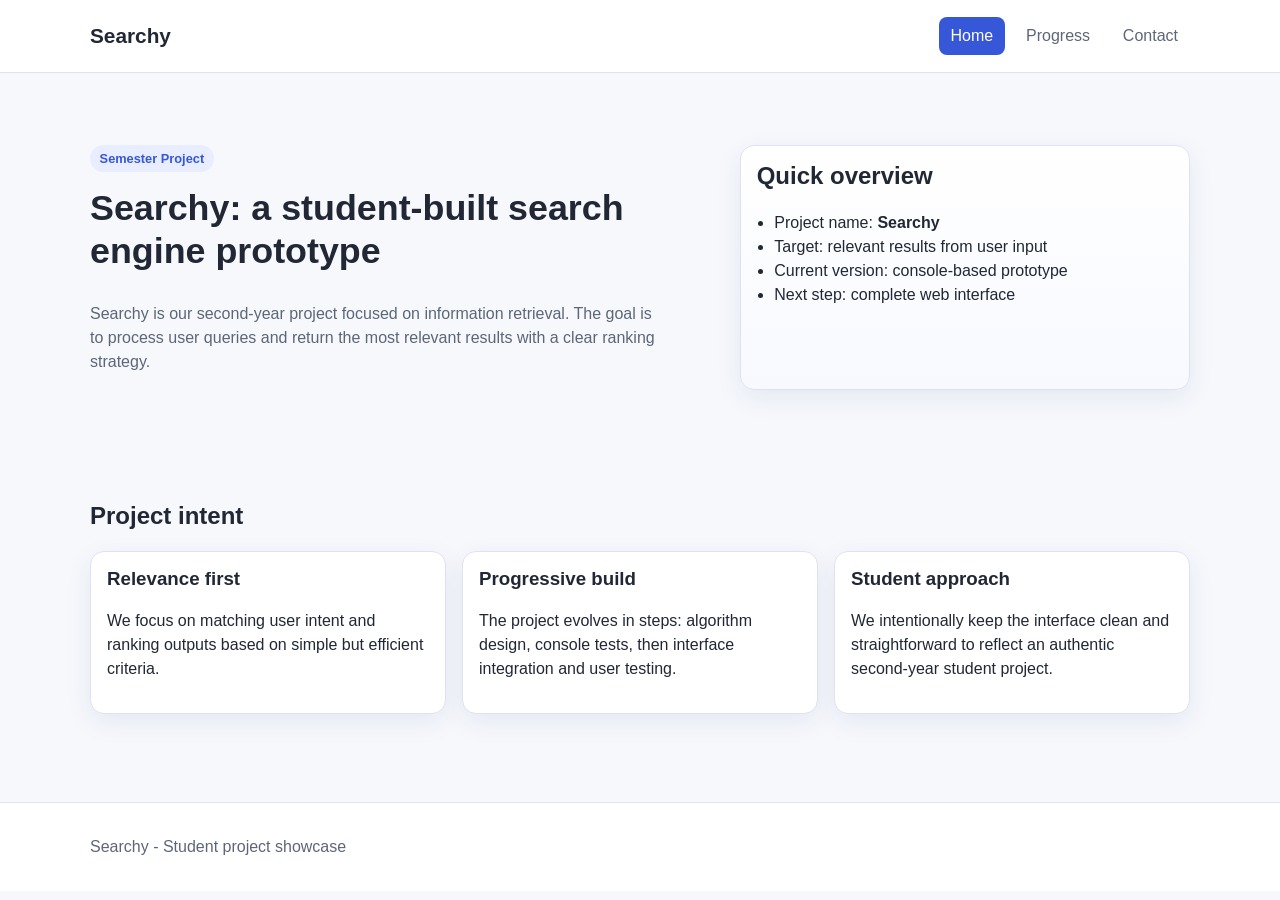
==== index.html @ e4135b22 "Create 3-page Searchy showcase website in HTML/CSS" ====
<!DOCTYPE html>
<html lang="en">
  <head>
    <meta charset="UTF-8" />
    <meta name="viewport" content="width=device-width, initial-scale=1.0" />
    <title>Searchy | Home</title>
    <link rel="stylesheet" href="style.css" />
  </head>
  <body>
    <header class="site-header">
      <div class="container nav-wrapper">
        <a class="brand" href="index.html">Searchy</a>
        <nav aria-label="Main navigation">
          <ul class="nav-list">
            <li><a class="nav-link active" href="index.html">Home</a></li>
            <li><a class="nav-link" href="avancement.html">Progress</a></li>
            <li><a class="nav-link" href="contact.html">Contact</a></li>
          </ul>
        </nav>
      </div>
    </header>

    <main>
      <section class="hero section">
        <div class="container hero-grid">
          <div>
            <p class="tag">Semester Project</p>
            <h1>Searchy: a student-built search engine prototype</h1>
            <p class="lead">
              Searchy is our second-year project focused on information retrieval.
              The goal is to process user queries and return the most relevant
              results with a clear ranking strategy.
            </p>
          </div>
          <article class="card card-soft" aria-label="Project overview">
            <h2>Quick overview</h2>
            <ul class="list">
              <li>Project name: <strong>Searchy</strong></li>
              <li>Target: relevant results from user input</li>
              <li>Current version: console-based prototype</li>
              <li>Next step: complete web interface</li>
            </ul>
          </article>
        </div>
      </section>

      <section class="section">
        <div class="container">
          <h2>Project intent</h2>
          <div class="card-grid">
            <article class="card">
              <h3>Relevance first</h3>
              <p>
                We focus on matching user intent and ranking outputs based on
                simple but efficient criteria.
              </p>
            </article>
            <article class="card">
              <h3>Progressive build</h3>
              <p>
                The project evolves in steps: algorithm design, console tests,
                then interface integration and user testing.
              </p>
            </article>
            <article class="card">
              <h3>Student approach</h3>
              <p>
                We intentionally keep the interface clean and straightforward to
                reflect an authentic second-year student project.
              </p>
            </article>
          </div>
        </div>
      </section>
    </main>

    <footer class="site-footer">
      <div class="container">
        <p>Searchy - Student project showcase</p>
      </div>
    </footer>
  </body>
</html>
---- style.css ----
:root {
  --bg: #f6f8fc;
  --surface: #ffffff;
  --ink: #212735;
  --muted: #5d6678;
  --primary: #3657d8;
  --primary-soft: #e8edff;
  --border: #dde3f0;
  --radius: 14px;
  --shadow: 0 8px 26px rgba(30, 52, 110, 0.08);
}

* {
  box-sizing: border-box;
}

body {
  margin: 0;
  font-family: Arial, Helvetica, sans-serif;
  color: var(--ink);
  background: var(--bg);
  line-height: 1.5;
}

img {
  max-width: 100%;
  display: block;
}

.container {
  width: min(1100px, 92%);
  margin: 0 auto;
}

.section {
  padding: 3.5rem 0;
}

.site-header {
  background: var(--surface);
  border-bottom: 1px solid var(--border);
  position: sticky;
  top: 0;
}

.nav-wrapper {
  display: flex;
  justify-content: space-between;
  align-items: center;
  min-height: 72px;
  gap: 1rem;
}

.brand {
  text-decoration: none;
  font-size: 1.3rem;
  font-weight: 700;
  color: var(--ink);
}

.nav-list {
  list-style: none;
  display: flex;
  flex-wrap: wrap;
  gap: 0.55rem;
  padding: 0;
  margin: 0;
}

.nav-link {
  display: inline-block;
  text-decoration: none;
  color: var(--muted);
  padding: 0.45rem 0.75rem;
  border-radius: 8px;
}

.nav-link:hover,
.nav-link:focus-visible {
  background: var(--primary-soft);
  color: var(--primary);
}

.nav-link.active {
  background: var(--primary);
  color: #fff;
}

.hero {
  padding-top: 4.5rem;
}

.hero-grid {
  display: grid;
  gap: 1.2rem;
  grid-template-columns: 1.4fr 1fr;
}

.tag {
  display: inline-block;
  margin: 0;
  padding: 0.25rem 0.6rem;
  background: var(--primary-soft);
  color: var(--primary);
  border-radius: 999px;
  font-size: 0.8rem;
  font-weight: 700;
}

h1,
h2,
h3 {
  margin-top: 0;
  line-height: 1.2;
}

h1 {
  margin-top: 0.9rem;
  font-size: clamp(1.7rem, 2.8vw, 2.5rem);
}

.lead {
  color: var(--muted);
  max-width: 64ch;
}

.card-grid {
  display: grid;
  gap: 1rem;
  grid-template-columns: repeat(3, minmax(0, 1fr));
}

.card {
  background: var(--surface);
  border: 1px solid var(--border);
  border-radius: var(--radius);
  box-shadow: var(--shadow);
  padding: 1rem;
}

.card-soft {
  background: linear-gradient(180deg, #ffffff 0%, #f7f9ff 100%);
}

.list {
  margin: 0;
  padding-left: 1.1rem;
}

.timeline {
  display: grid;
  gap: 1rem;
}

.timeline-item {
  border-left: 6px solid #cfd6e9;
}

.timeline-item.done {
  border-left-color: #34a96f;
}

.timeline-item.current {
  border-left-color: var(--primary);
}

.status {
  display: inline-block;
  margin-top: 0.4rem;
  font-size: 0.86rem;
  color: var(--muted);
  background: #f0f3fb;
  border-radius: 999px;
  padding: 0.2rem 0.6rem;
}

.team-grid {
  grid-template-columns: repeat(2, minmax(0, 1fr));
}

.member-card {
  text-align: center;
}

.photo-placeholder {
  width: 100%;
  aspect-ratio: 4 / 3;
  border-radius: 10px;
  border: 2px dashed #bcc7e2;
  background: #f3f6ff;
  display: grid;
  place-items: center;
  color: #7a87a8;
  margin-bottom: 0.8rem;
}

.muted {
  color: var(--muted);
}

.site-footer {
  border-top: 1px solid var(--border);
  background: var(--surface);
  padding: 1rem 0;
  margin-top: 2rem;
  color: var(--muted);
}

@media (max-width: 900px) {
  .hero-grid,
  .card-grid,
  .team-grid {
    grid-template-columns: 1fr;
  }
}
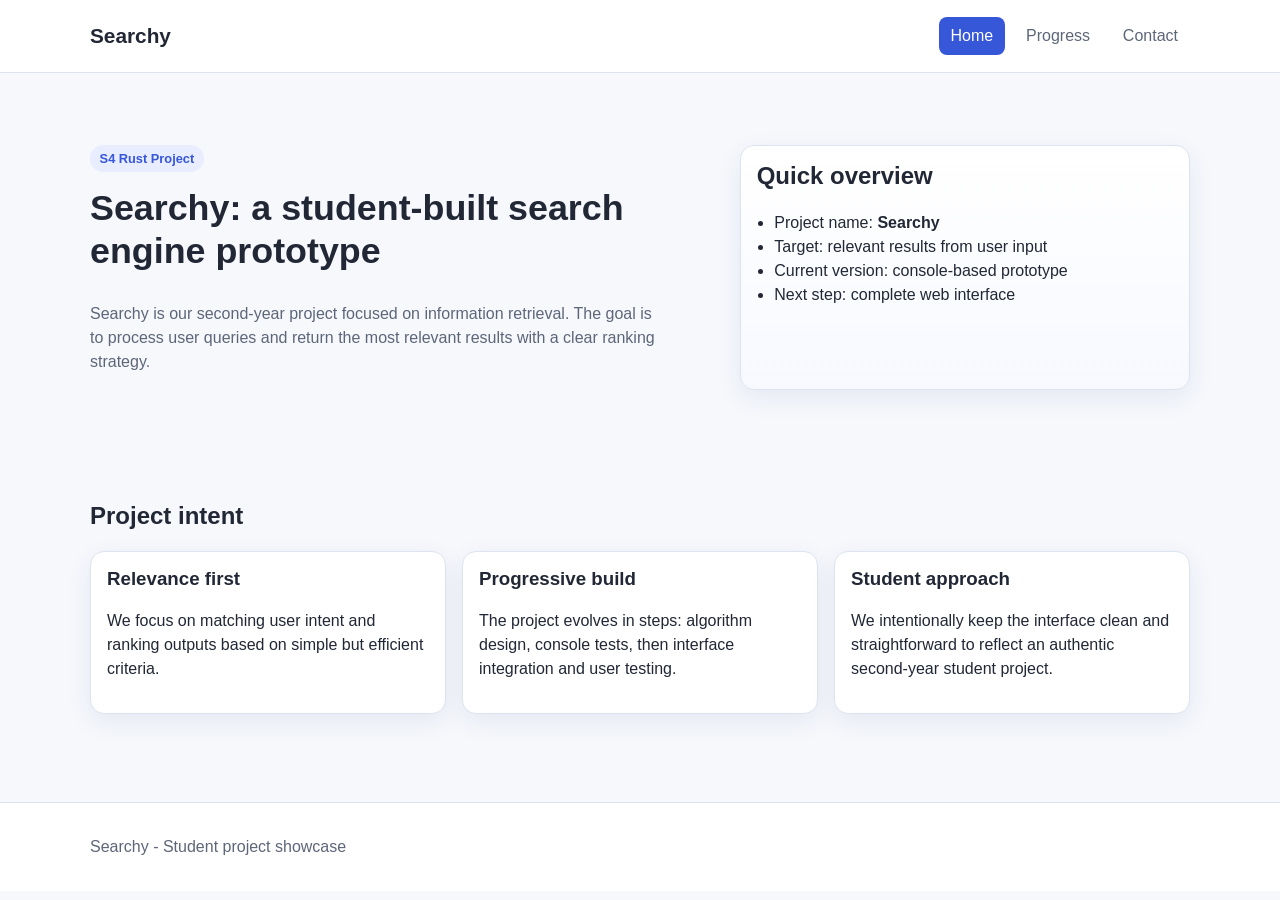
==== commit acc188b6: "ajout des nom dans la page de contact + suppressions de quelques coquilles" ====
--- a/index.html
+++ b/index.html
@@ -24,7 +24,7 @@
       <section class="hero section">
         <div class="container hero-grid">
           <div>
-            <p class="tag">Semester Project</p>
+            <p class="tag">S4 Rust Project</p>
             <h1>Searchy: a student-built search engine prototype</h1>
             <p class="lead">
               Searchy is our second-year project focused on information retrieval.
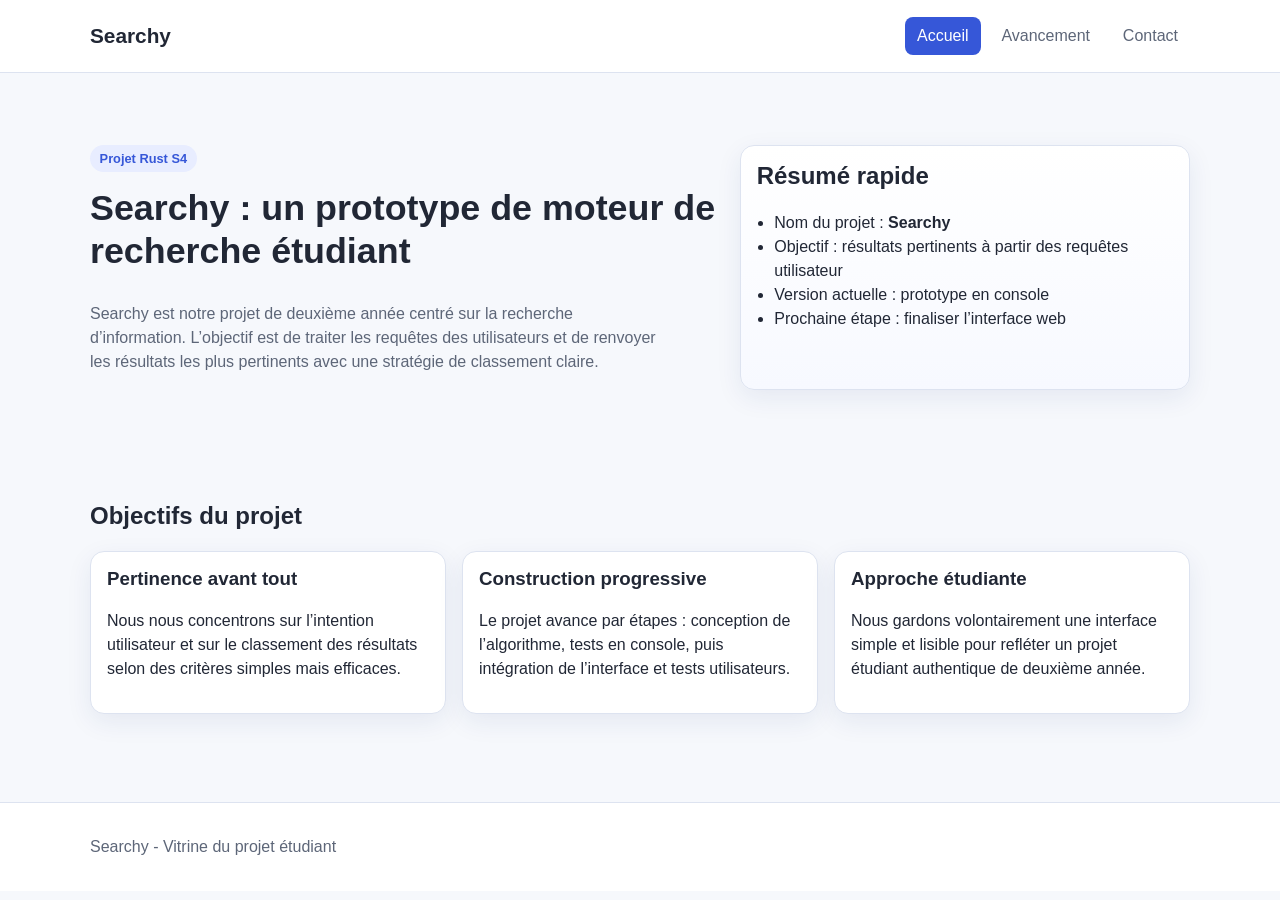
==== commit 58ad4c7c: "Traduire le site web en français" ====
--- a/index.html
+++ b/index.html
@@ -1,19 +1,19 @@
 <!DOCTYPE html>
-<html lang="en">
+<html lang="fr">
   <head>
     <meta charset="UTF-8" />
     <meta name="viewport" content="width=device-width, initial-scale=1.0" />
-    <title>Searchy | Home</title>
+    <title>Searchy | Accueil</title>
     <link rel="stylesheet" href="style.css" />
   </head>
   <body>
     <header class="site-header">
       <div class="container nav-wrapper">
         <a class="brand" href="index.html">Searchy</a>
-        <nav aria-label="Main navigation">
+        <nav aria-label="Navigation principale">
           <ul class="nav-list">
-            <li><a class="nav-link active" href="index.html">Home</a></li>
-            <li><a class="nav-link" href="avancement.html">Progress</a></li>
+            <li><a class="nav-link active" href="index.html">Accueil</a></li>
+            <li><a class="nav-link" href="avancement.html">Avancement</a></li>
             <li><a class="nav-link" href="contact.html">Contact</a></li>
           </ul>
         </nav>
@@ -24,21 +24,22 @@
       <section class="hero section">
         <div class="container hero-grid">
           <div>
-            <p class="tag">S4 Rust Project</p>
-            <h1>Searchy: a student-built search engine prototype</h1>
+            <p class="tag">Projet Rust S4</p>
+            <h1>Searchy : un prototype de moteur de recherche étudiant</h1>
             <p class="lead">
-              Searchy is our second-year project focused on information retrieval.
-              The goal is to process user queries and return the most relevant
-              results with a clear ranking strategy.
+              Searchy est notre projet de deuxième année centré sur la recherche
+              d’information. L’objectif est de traiter les requêtes des
+              utilisateurs et de renvoyer les résultats les plus pertinents avec
+              une stratégie de classement claire.
             </p>
           </div>
-          <article class="card card-soft" aria-label="Project overview">
-            <h2>Quick overview</h2>
+          <article class="card card-soft" aria-label="Vue d’ensemble du projet">
+            <h2>Résumé rapide</h2>
             <ul class="list">
-              <li>Project name: <strong>Searchy</strong></li>
-              <li>Target: relevant results from user input</li>
-              <li>Current version: console-based prototype</li>
-              <li>Next step: complete web interface</li>
+              <li>Nom du projet : <strong>Searchy</strong></li>
+              <li>Objectif : résultats pertinents à partir des requêtes utilisateur</li>
+              <li>Version actuelle : prototype en console</li>
+              <li>Prochaine étape : finaliser l’interface web</li>
             </ul>
           </article>
         </div>
@@ -46,27 +47,29 @@
 
       <section class="section">
         <div class="container">
-          <h2>Project intent</h2>
+          <h2>Objectifs du projet</h2>
           <div class="card-grid">
             <article class="card">
-              <h3>Relevance first</h3>
+              <h3>Pertinence avant tout</h3>
               <p>
-                We focus on matching user intent and ranking outputs based on
-                simple but efficient criteria.
+                Nous nous concentrons sur l’intention utilisateur et sur le
+                classement des résultats selon des critères simples mais
+                efficaces.
               </p>
             </article>
             <article class="card">
-              <h3>Progressive build</h3>
+              <h3>Construction progressive</h3>
               <p>
-                The project evolves in steps: algorithm design, console tests,
-                then interface integration and user testing.
+                Le projet avance par étapes : conception de l’algorithme, tests
+                en console, puis intégration de l’interface et tests
+                utilisateurs.
               </p>
             </article>
             <article class="card">
-              <h3>Student approach</h3>
+              <h3>Approche étudiante</h3>
               <p>
-                We intentionally keep the interface clean and straightforward to
-                reflect an authentic second-year student project.
+                Nous gardons volontairement une interface simple et lisible pour
+                refléter un projet étudiant authentique de deuxième année.
               </p>
             </article>
           </div>
@@ -76,7 +79,7 @@
 
     <footer class="site-footer">
       <div class="container">
-        <p>Searchy - Student project showcase</p>
+        <p>Searchy - Vitrine du projet étudiant</p>
       </div>
     </footer>
   </body>
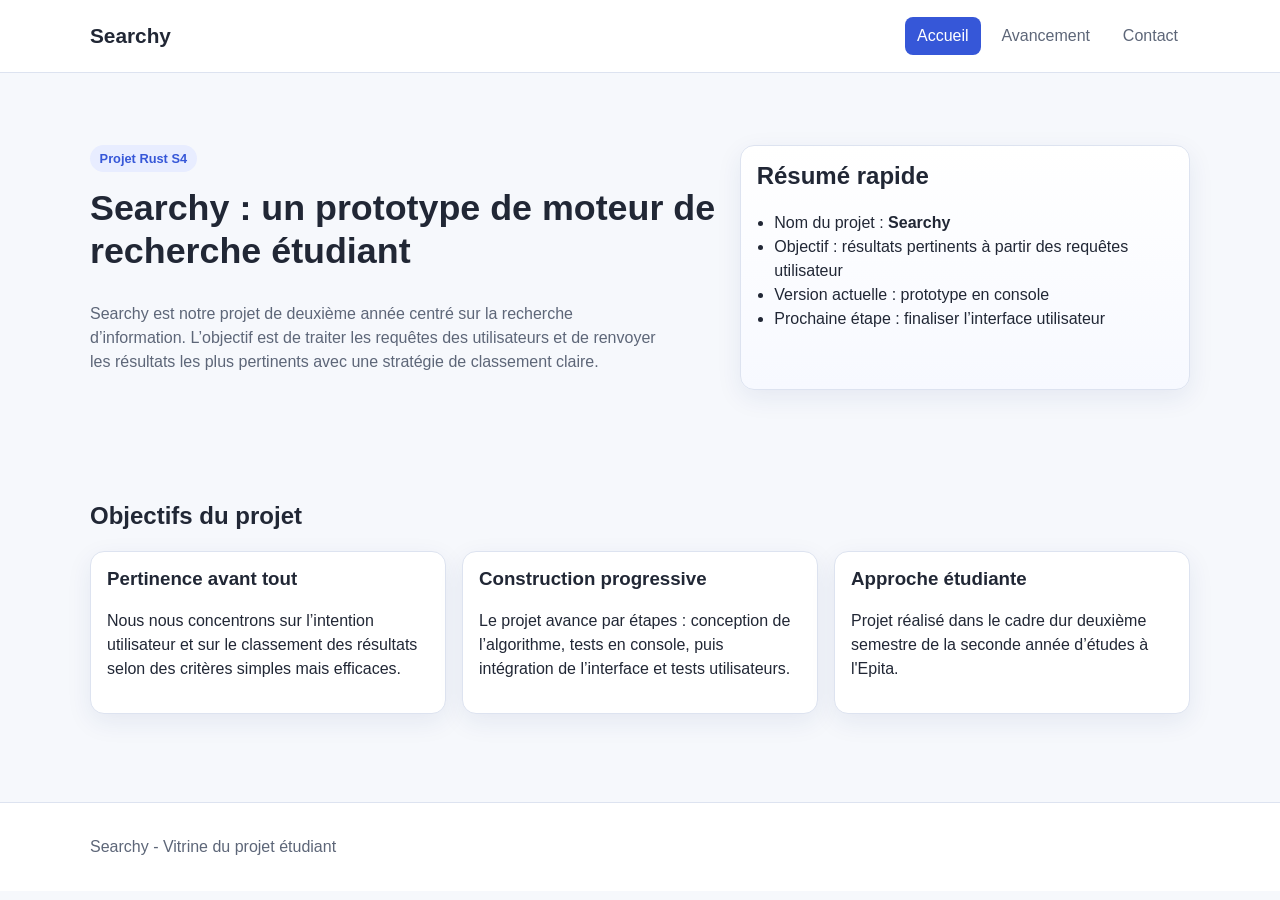
==== commit f7c02d55: "Fainalisation noralement" ====
--- a/index.html
+++ b/index.html
@@ -39,7 +39,7 @@
               <li>Nom du projet : <strong>Searchy</strong></li>
               <li>Objectif : résultats pertinents à partir des requêtes utilisateur</li>
               <li>Version actuelle : prototype en console</li>
-              <li>Prochaine étape : finaliser l’interface web</li>
+              <li>Prochaine étape : finaliser l’interface utilisateur</li>
             </ul>
           </article>
         </div>
@@ -68,8 +68,7 @@
             <article class="card">
               <h3>Approche étudiante</h3>
               <p>
-                Nous gardons volontairement une interface simple et lisible pour
-                refléter un projet étudiant authentique de deuxième année.
+                Projet réalisé dans le cadre dur deuxième semestre de la seconde année d’études à l'Epita.
               </p>
             </article>
           </div>
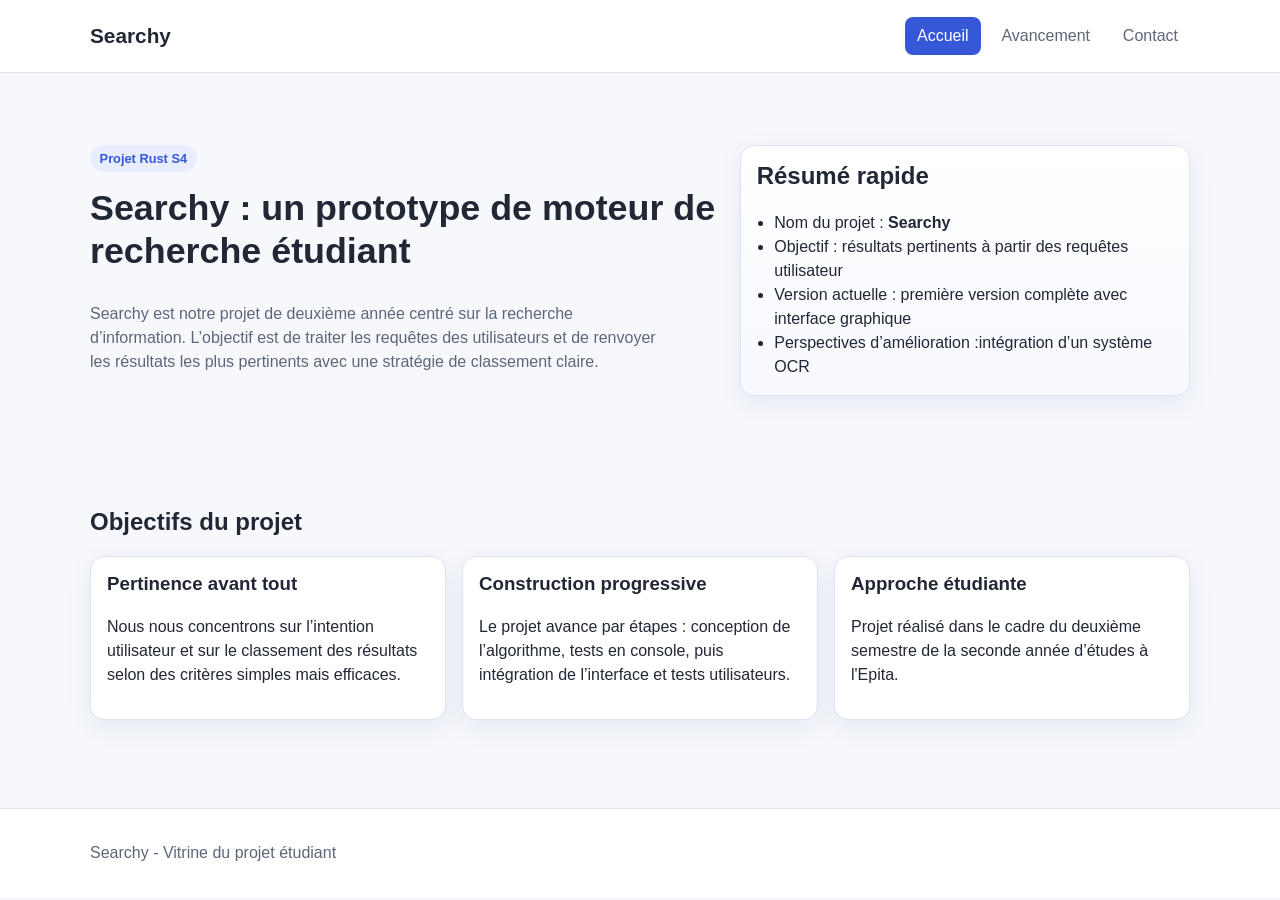
==== commit 268b8aef: "modif site" ====
--- a/index.html
+++ b/index.html
@@ -38,8 +38,8 @@
             <ul class="list">
               <li>Nom du projet : <strong>Searchy</strong></li>
               <li>Objectif : résultats pertinents à partir des requêtes utilisateur</li>
-              <li>Version actuelle : prototype en console</li>
-              <li>Prochaine étape : finaliser l’interface utilisateur</li>
+              <li>Version actuelle : première version complète avec interface graphique</li>
+              <li>Perspectives d’amélioration :intégration d’un système OCR </li>
             </ul>
           </article>
         </div>
@@ -68,7 +68,7 @@
             <article class="card">
               <h3>Approche étudiante</h3>
               <p>
-                Projet réalisé dans le cadre dur deuxième semestre de la seconde année d’études à l'Epita.
+                Projet réalisé dans le cadre du deuxième semestre de la seconde année d’études à l'Epita.
               </p>
             </article>
           </div>
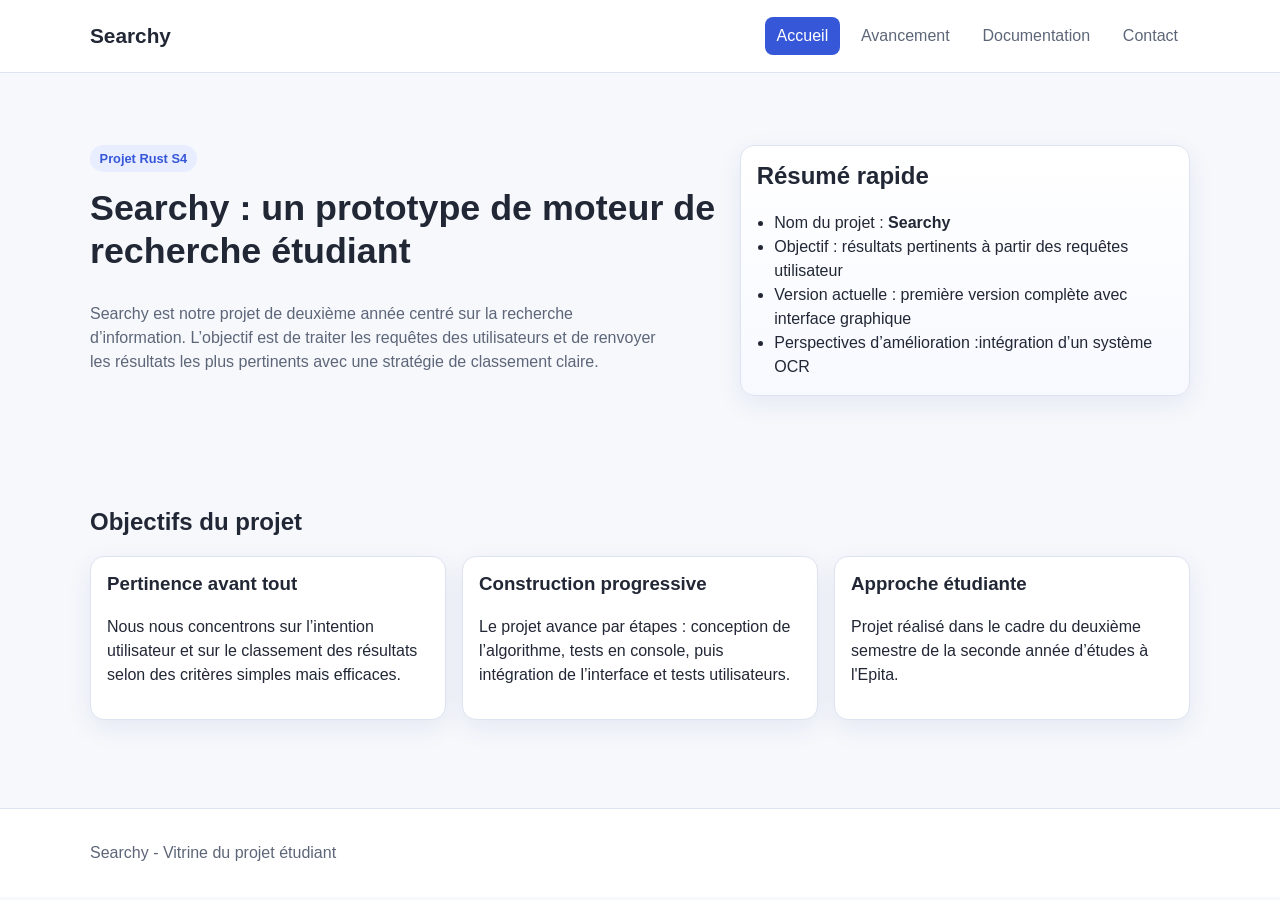
==== commit 605f5a92: "version finale avec docimentation" ====
--- a/index.html
+++ b/index.html
@@ -14,6 +14,7 @@
           <ul class="nav-list">
             <li><a class="nav-link active" href="index.html">Accueil</a></li>
             <li><a class="nav-link" href="avancement.html">Avancement</a></li>
+            <li><a class="nav-link" href="documentation.html">Documentation</a></li>
             <li><a class="nav-link" href="contact.html">Contact</a></li>
           </ul>
         </nav>
--- a/style.css
+++ b/style.css
@@ -206,6 +206,47 @@
   color: var(--muted);
 }
 
+.code-block {
+  background: #1e2333;
+  color: #c9d3f0;
+  border-radius: var(--radius);
+  padding: 1rem 1.2rem;
+  font-size: 0.9rem;
+  overflow-x: auto;
+  margin: 1rem 0 1.5rem;
+}
+
+.screenshot-figure {
+  margin: 1rem 0 2rem;
+}
+
+.screenshot-figure img {
+  width: 100%;
+  border-radius: var(--radius);
+  border: 1px solid var(--border);
+  box-shadow: var(--shadow);
+}
+
+.screenshot-figure figcaption {
+  margin-top: 0.5rem;
+  font-size: 0.85rem;
+  color: var(--muted);
+  text-align: center;
+}
+
+.screenshot-placeholder {
+  width: 100%;
+  min-height: 220px;
+  border: 2px dashed #bcc7e2;
+  border-radius: var(--radius);
+  background: #f3f6ff;
+  display: grid;
+  place-items: center;
+  color: #7a87a8;
+  font-size: 0.95rem;
+  margin: 1rem 0 2rem;
+}
+
 @media (max-width: 900px) {
   .hero-grid,
   .card-grid,
